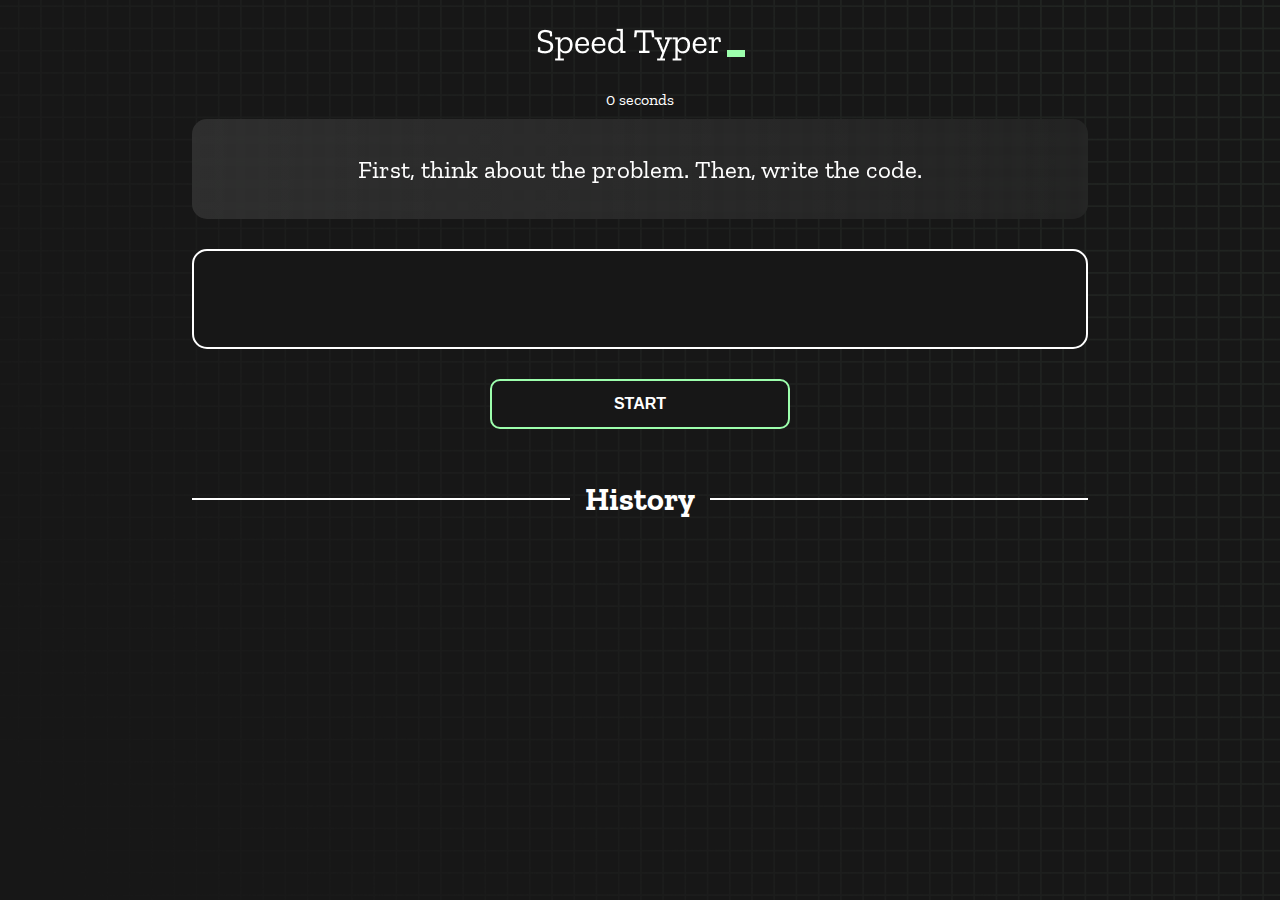
==== index.html @ b6ca1952 "Initial commit" ====
<!DOCTYPE html>
<html lang="en">
  <head>
    <meta charset="UTF-8" />
    <meta http-equiv="X-UA-Compatible" content="IE=edge" />
    <meta name="viewport" content="width=device-width, initial-scale=1.0" />
    <title>Speed Monster</title>
    <link rel="stylesheet" href="styles.css" />
    <link rel="preconnect" href="https://fonts.googleapis.com" />
    <link rel="preconnect" href="https://fonts.gstatic.com" crossorigin />
    <link
      href="https://fonts.googleapis.com/css2?family=Zilla+Slab:wght@300;400;500&display=swap"
      rel="stylesheet"
    />
  </head>
  <body>
    <h1 class="title"><img src="./logo.png" /></h1>
    <div id="show-time">0 seconds</div>

    <div class="box-container">
      <div id="question"></div>

      <div id="display" class="inactive"></div>

      <div class="buttons">
        <button id="starts">START</button>
      </div>

      <div class="divider-container">
        <div class="line"></div>
        <h1 class="title2">History</h1>
        <div class="line"></div>
      </div>
      <div id="histories"></div>
    </div>

    <div id="countdown"></div>
    <div id="modal-background" class="hidden"></div>
    <div id="result" class="hidden"></div>

    <script src="./history.js"></script>
    <script src="./script.js"></script>
  </body>
</html>
---- styles.css ----
* {
  padding: 0;
  margin: 0;
  box-sizing: border-box;
}

body {
  background-image: url("./bg.png");
  background-size: cover;
  background-position: left top;
  font-family: "Zilla Slab", serif;
}

.box-container {
  width: 70%;
  margin: 0 auto;
}

#question {
  height: 100px;
  display: flex;
  align-items: center;
  justify-content: center;
  color: white;
  font-size: 25px;
  border-radius: 15px;
  background: rgb(255, 255, 255);
  background: linear-gradient(
    92.49deg,
    rgba(255, 255, 255, 0.1) 0.18%,
    rgba(255, 255, 255, 0.05) 99.85%
  );
  backdrop-filter: blur(5px);
  margin-bottom: 30px;
}

#display {
  height: 100px;
  display: flex;
  flex-wrap: wrap;
  align-items: center;
  padding-left: 5rem;
  color: white;
  font-size: 32px;
  background-color: #171717;
  border: 2px solid #9dffad;
  border-radius: 15px;
}

#countdown {
  position: fixed;
  height: 100vh;
  width: 100vw;
  background-color: rgba(0, 0, 0, 0.8);
  top: 0;
  left: 0;
  display: flex;
  align-items: center;
  justify-content: center;
  font-size: 3rem;
  color: white;
  display: none;
}
#result {
  position: fixed;
  top: 10%; 
  left: 10%;
  transform: translate(-50%, -50%);
  height: 250px;
  width: 400px;
  background-color: #171717;
  border-radius: 15px;
  border: 2px solid #9dffad;
  color: white;
  text-align: center;
  padding: 2rem;
}
#show-time{
  text-align: center;
  color: white;
  margin: 10px 0;
}

.green {
  color: #9dffad;
}
.red {
  color: #eb6565;
}
.bold {
  font-weight: 700;
}
.inactive {
  border: 2px solid white !important;
}
.hidden {
  display: none;
}
.title {
  text-align: center;
  color: white;
  margin: 20px 0;
}

.divider-container {
  height: 80px;
  display: flex;
  justify-content: center;
  align-items: center;
  gap: 15px;
  margin: 0 auto;
}

.line {
  height: 2px;
  background: white;
  width: 100%;
}

.title2 {
  color: white;
  display: block;
}

.buttons {
  display: flex;
  justify-content: center;
  margin: 30px 0;
}
button {
  padding: 10px 20px;
  border: none;
  font-size: 16px;
  font-weight: bold;
  width: 300px;
  height: 50px;
  color: white;
  background-color: #171717;
  border-radius: 10px;
  border: 2px solid #9dffad;
  cursor: pointer;
}

#histories {
  display: flex;
  flex-wrap: wrap;
  justify-content: space-around;
}

.card {
  width: 100%;
  height: 100%;
  padding: 50px;
  display: flex;
  justify-content: space-between;
  align-items: center;
  padding: 20px 30px;
  color: white;
  border-radius: 15px;
  background: rgb(255, 255, 255);
  background: linear-gradient(
    92.49deg,
    rgba(255, 255, 255, 0.1) 0.18%,
    rgba(255, 255, 255, 0.05) 99.85%
  );
  backdrop-filter: blur(5px);
  margin-bottom: 30px;
}

#modal-background {
  background: rgb(255, 255, 255);
  background: linear-gradient(
    92.49deg,
    rgba(255, 255, 255, 0.1) 0.18%,
    rgba(255, 255, 255, 0.05) 99.85%
  );
  backdrop-filter: blur(5px);
  height: 100vh;
  width: 100%;
  position: fixed;
  top: 0;
}

@media only screen and (max-width: 700px) {
  .box-container {
    padding: 0 20px;
    width: 100%;
  }
  .card {
    flex-direction: column;
  }
}
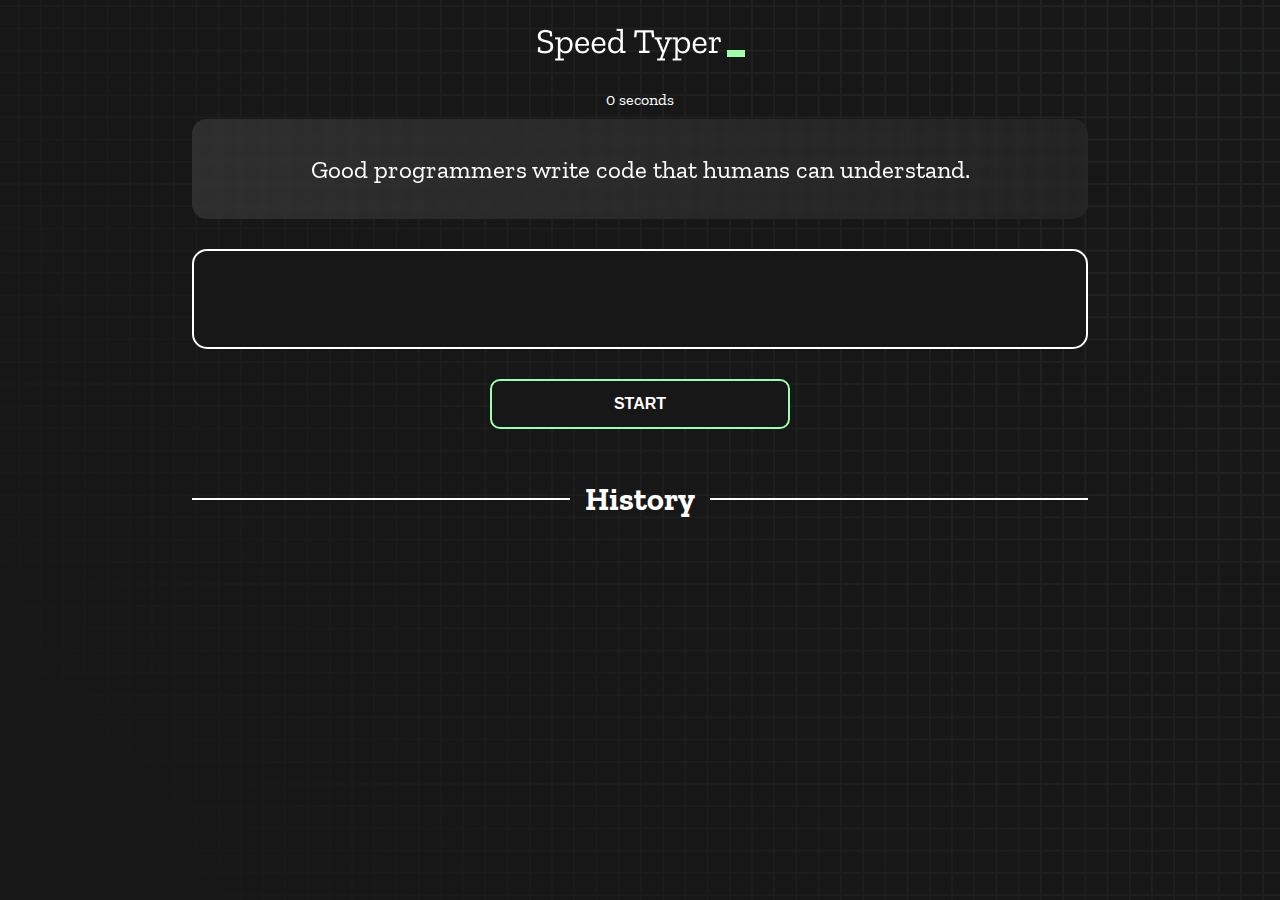
==== commit 725c8efe: "countdown is not fixed on the screen now" ====
--- a/index.html
+++ b/index.html
@@ -34,7 +34,10 @@
       <div id="histories"></div>
     </div>
 
-    <div id="countdown"></div>
+    <div id="countdown">
+
+    </div>
+    
     <div id="modal-background" class="hidden"></div>
     <div id="result" class="hidden"></div>
 
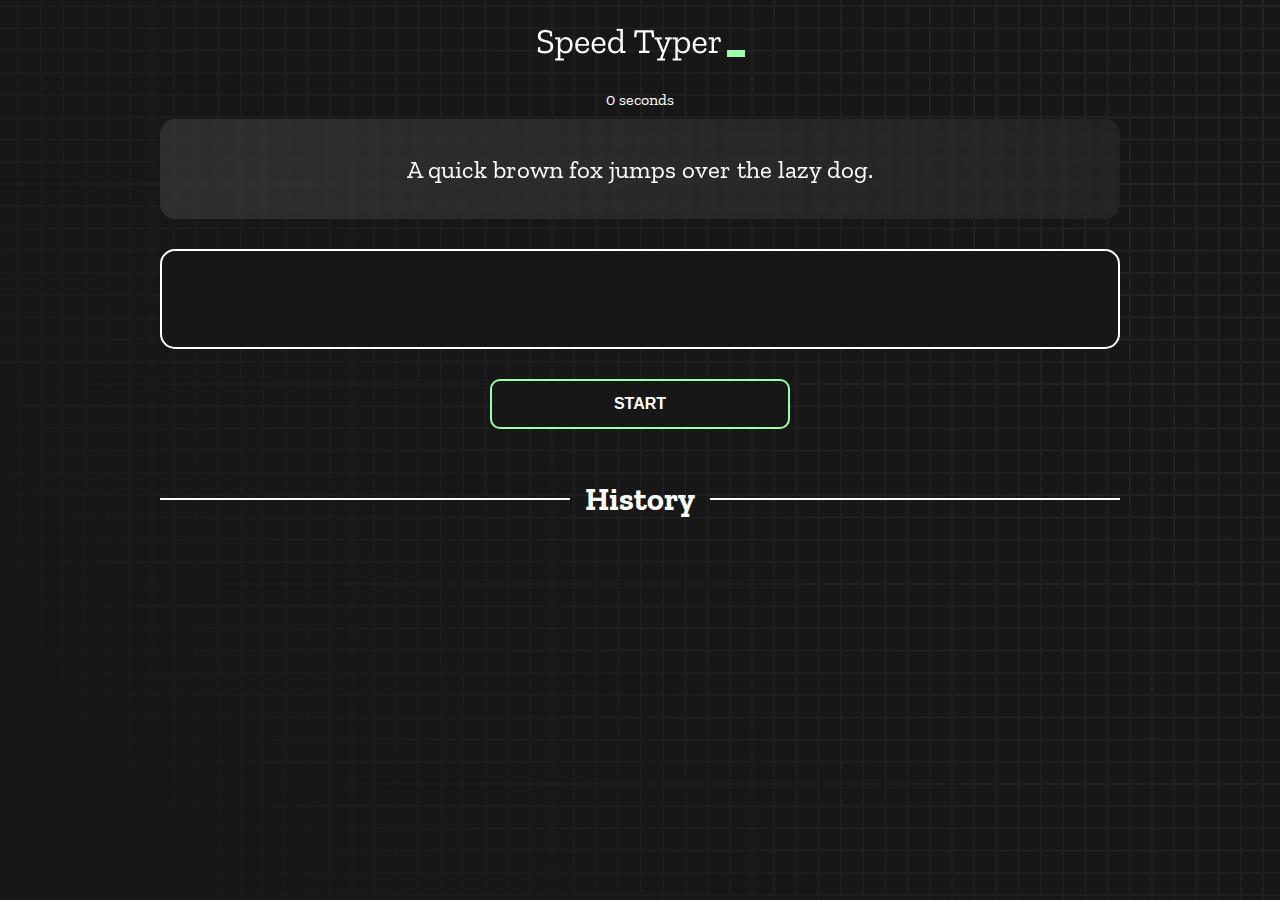
==== commit 2837c937: "adding media queries" ====
--- a/index.html
+++ b/index.html
@@ -31,7 +31,9 @@
         <h1 class="title2">History</h1>
         <div class="line"></div>
       </div>
-      <div id="histories"></div>
+      <div id="histories">
+        
+      </div>
     </div>
 
     <div id="countdown">
--- a/styles.css
+++ b/styles.css
@@ -12,7 +12,7 @@
 }
 
 .box-container {
-  width: 70%;
+  width: 75%;
   margin: 0 auto;
 }
 
@@ -63,11 +63,11 @@
 }
 #result {
   position: fixed;
-  top: 10%; 
-  left: 10%;
+  top: 50%;
+  left: 50%;
   transform: translate(-50%, -50%);
-  height: 250px;
-  width: 400px;
+  height: 25rem;
+  max-width: 25rem;
   background-color: #171717;
   border-radius: 15px;
   border: 2px solid #9dffad;
@@ -75,7 +75,7 @@
   text-align: center;
   padding: 2rem;
 }
-#show-time{
+#show-time {
   text-align: center;
   color: white;
   margin: 10px 0;
@@ -85,10 +85,13 @@
   color: #9dffad;
 }
 .red {
-  color: #eb6565;
+  color: red;
 }
 .bold {
   font-weight: 700;
+}
+.seconds {
+  color: aqua;
 }
 .inactive {
   border: 2px solid white !important;
@@ -141,17 +144,23 @@
   cursor: pointer;
 }
 
-#histories {
+/* #histories {
   display: flex;
   flex-wrap: wrap;
   justify-content: space-around;
-}
-
+  border: 4px solid aqua;
+  padding: 10px;
+} */
+
+#histories {
+  display: grid;
+  grid-template-columns: repeat(3, 1fr);
+  gap: 0.5rem;
+}
 .card {
   width: 100%;
   height: 100%;
   padding: 50px;
-  display: flex;
   justify-content: space-between;
   align-items: center;
   padding: 20px 30px;
@@ -186,7 +195,33 @@
     padding: 0 20px;
     width: 100%;
   }
-  .card {
+  /* .card {
     flex-direction: column;
-  }
-}
+    width: 100%;
+  } */
+  #histories {
+    display: grid;
+    grid-template-columns: repeat(1, 1fr);
+    gap: 0.5rem;
+  }
+
+
+}
+
+/* For Tablet device */
+@media only screen and (min-width: 701px) and (max-width: 991px) {
+  .box-container {
+    padding: 0 20px;
+    width: 100%;
+  }
+  /* .card { */
+    /* flex-direction: column; */
+    /* width: 100%; */
+  /* } */
+  #histories {
+    display: grid;
+    grid-template-columns: repeat(2, 1fr);
+    gap: 0.5rem;
+  }
+
+}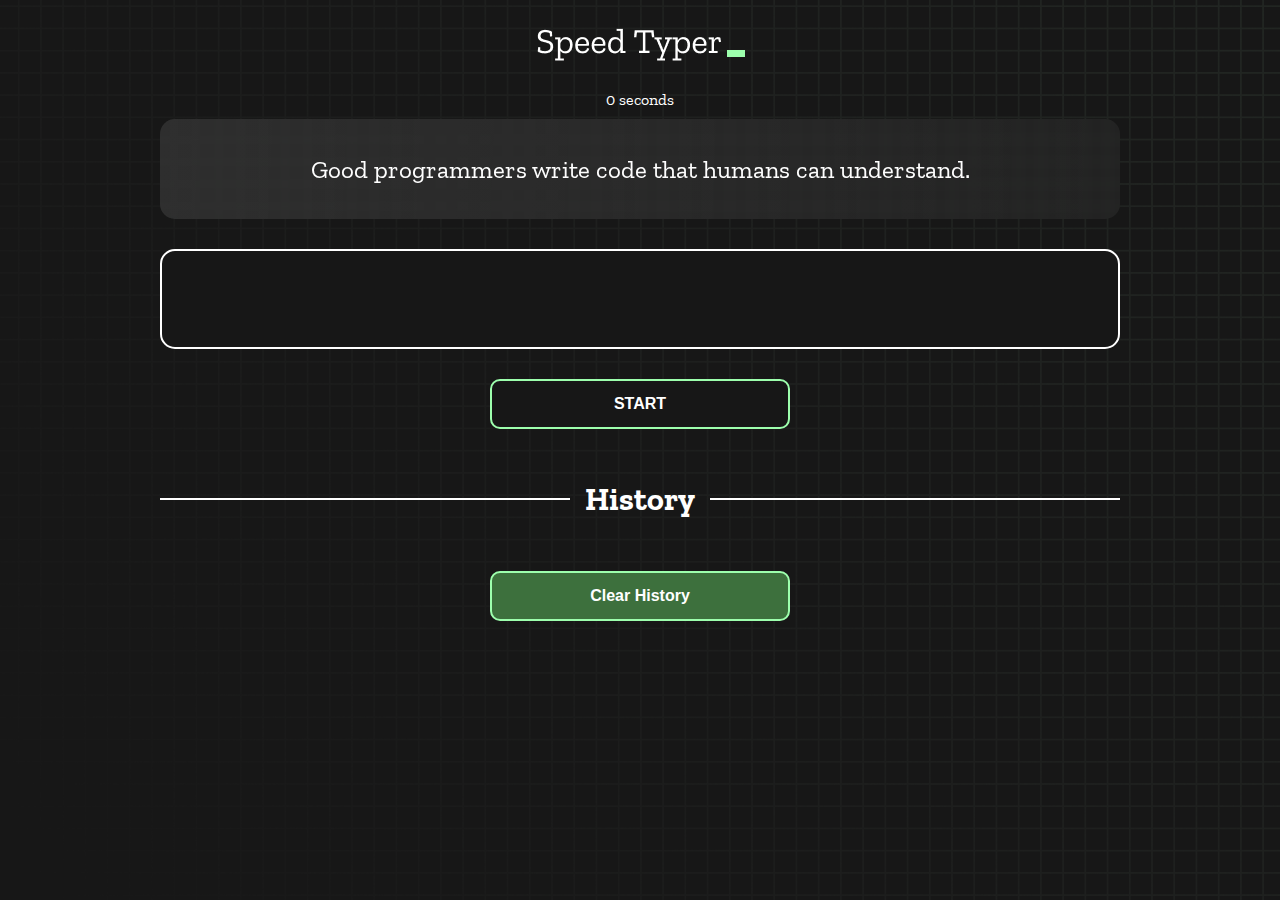
==== commit 3a6c892c: "clear history button added" ====
--- a/index.html
+++ b/index.html
@@ -43,6 +43,10 @@
     <div id="modal-background" class="hidden"></div>
     <div id="result" class="hidden"></div>
 
+    <div id="clear-btn-div">
+      <button onclick="clearHistory()" id="clear-btn">Clear History</button>
+    </div>
+
     <script src="./history.js"></script>
     <script src="./script.js"></script>
   </body>
--- a/styles.css
+++ b/styles.css
@@ -35,6 +35,7 @@
 }
 
 #display {
+  overflow:hidden;
   height: 100px;
   display: flex;
   flex-wrap: wrap;
@@ -84,6 +85,9 @@
 .green {
   color: #9dffad;
 }
+.aqua{
+  color:aqua;
+}
 .red {
   color: red;
 }
@@ -144,13 +148,15 @@
   cursor: pointer;
 }
 
-/* #histories {
-  display: flex;
-  flex-wrap: wrap;
-  justify-content: space-around;
-  border: 4px solid aqua;
-  padding: 10px;
-} */
+#clear-btn-div{
+  text-align: center;
+  margin-top: 2rem;
+
+}
+#clear-btn{
+  background-color: #3d703d;
+
+}
 
 #histories {
   display: grid;
@@ -190,15 +196,16 @@
   top: 0;
 }
 
-@media only screen and (max-width: 700px) {
+
+
+
+/* Mobile Device Responsive  */
+@media only screen and (max-width: 767px) {
   .box-container {
     padding: 0 20px;
     width: 100%;
   }
-  /* .card {
-    flex-direction: column;
-    width: 100%;
-  } */
+
   #histories {
     display: grid;
     grid-template-columns: repeat(1, 1fr);
@@ -208,16 +215,12 @@
 
 }
 
-/* For Tablet device */
-@media only screen and (min-width: 701px) and (max-width: 991px) {
+/* Responsive For Tablet device */
+@media only screen and (min-width: 768px) and (max-width: 991px) {
   .box-container {
     padding: 0 20px;
     width: 100%;
   }
-  /* .card { */
-    /* flex-direction: column; */
-    /* width: 100%; */
-  /* } */
   #histories {
     display: grid;
     grid-template-columns: repeat(2, 1fr);
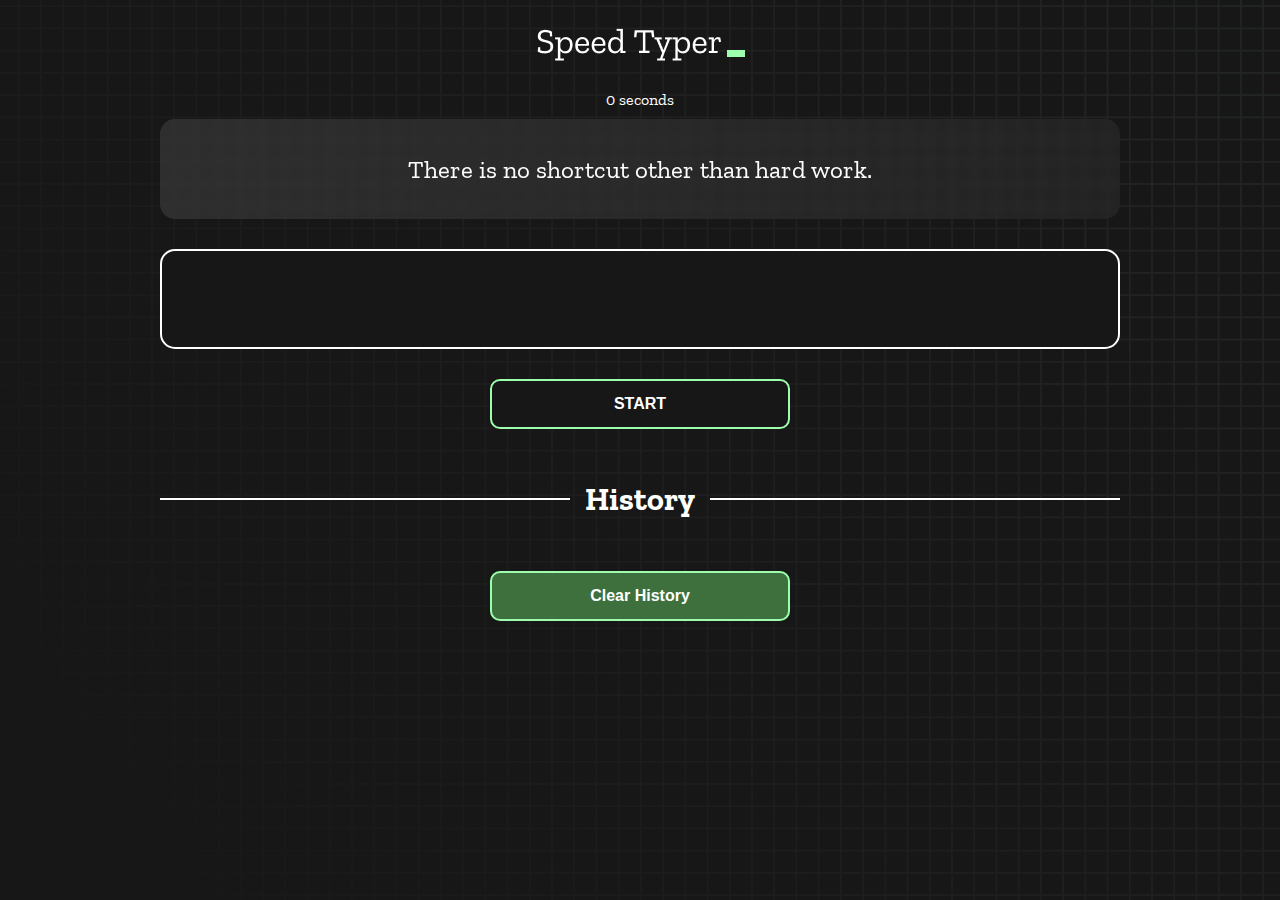
==== commit b4bf4530: "favincon added" ====
--- a/index.html
+++ b/index.html
@@ -4,8 +4,9 @@
     <meta charset="UTF-8" />
     <meta http-equiv="X-UA-Compatible" content="IE=edge" />
     <meta name="viewport" content="width=device-width, initial-scale=1.0" />
-    <title>Speed Monster</title>
+    <title>Typing School</title>
     <link rel="stylesheet" href="styles.css" />
+    <link rel="shortcut icon" href="./favicon.ico" type="image/x-icon">
     <link rel="preconnect" href="https://fonts.googleapis.com" />
     <link rel="preconnect" href="https://fonts.gstatic.com" crossorigin />
     <link
